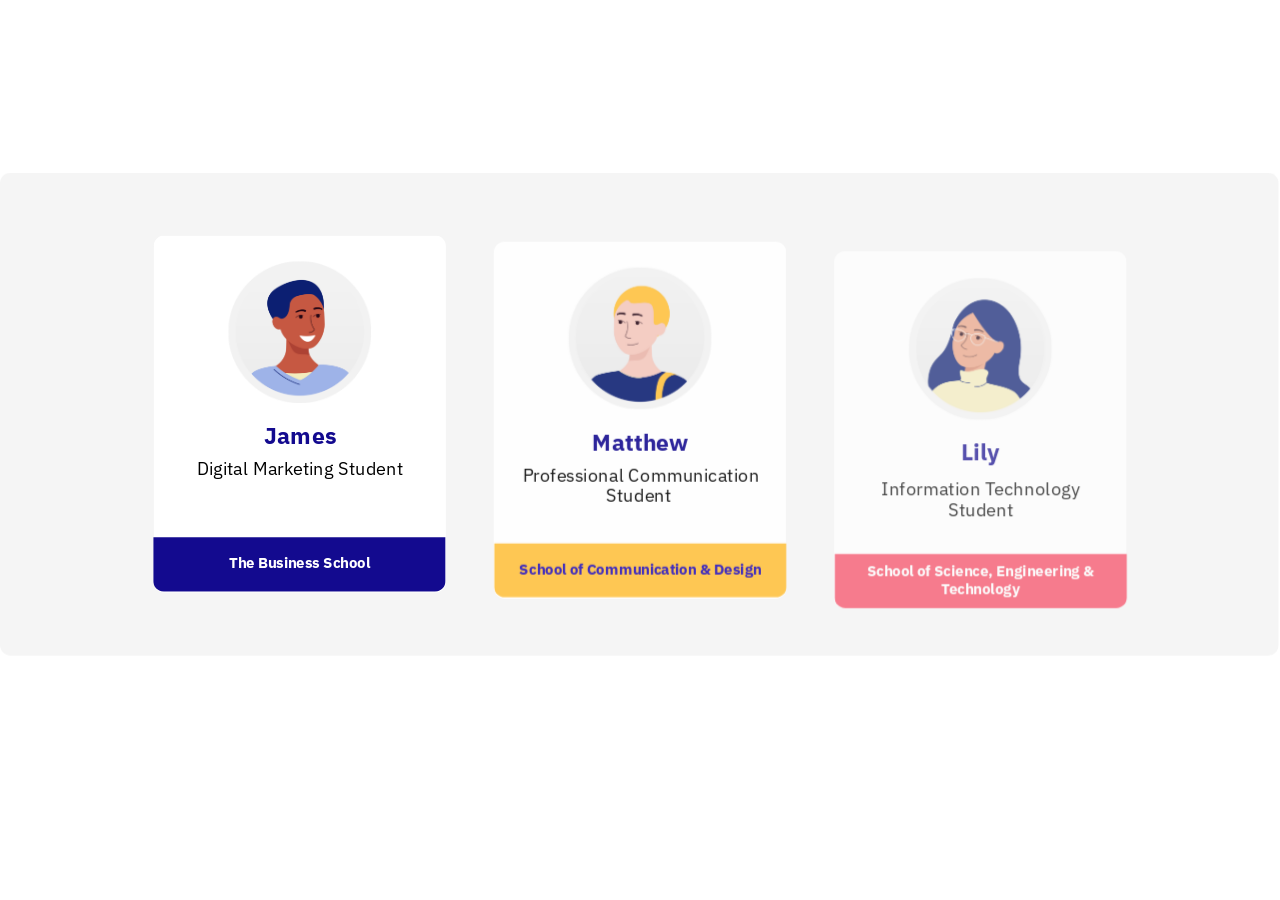
==== Genially_Blended Learning Scenario/index.html @ b0ba7e17 "First batch of geni diagrams" ====
<!DOCTYPE html><html lang="en"><head><meta http-equiv="Content-Type" content="text/html; charset=utf-8"><meta name="viewport" content="width=device-width,initial-scale=1,shrink-to-fit=no"><meta name="theme-color" content="#000000"><meta name="color-scheme" content="light only"><meta name="robots" content="noindex, nofollow, noimageindex"><link rel="icon" href="favicon.ico" type="image/x-icon"><link rel="shortcut icon" href="favicon.ico" type="image/x-icon"><link href="css/gf_SchibstedGrotesk.css" rel="stylesheet"><link href="css/view.0.0.87.css" rel="stylesheet"><title>HuyTang@RMIT 2025 Blended Learning Scenario</title><link href="css/main.66091637.css" rel="stylesheet"><link rel="stylesheet" href="css/gf_IBMPlexSans.css" media="all"><link rel="stylesheet" href="css/gf_SchibstedGrotesk.css" media="all"><link rel="stylesheet" href="css/gf_OpenSans.css" media="all"><link rel="stylesheet" href="css/gf_Inter.css" media="all"><link rel="stylesheet" href="css/gf_DMSans.css" media="all"><style>body,
      html {
        padding: 0 !important;
      }</style></head><body><noscript>You need to enable JavaScript to run this app.</noscript><script>window.dataBase64="[base64]",window.dataParsed=atob(window.dataBase64),window.dataGeniallyOffline=JSON.parse(window.dataParsed)</script><input type="hidden" id="offline-6a12aae4af4ad1626bea4289" value="true"><div class="iframe-container"><div class="container-wrapper-genially" style="position: relative; min-height: 400px; width: 100%;"><img src="images/empty-loader-rebranding.gif" alt="" class="loader-genially" style="position: absolute; top: 0; right: 0; bottom: 0; left: 0; margin-top: auto; margin-right: auto; margin-bottom: auto; margin-left: auto; z-index: 1;	width: 120px;"><div id="6a12aae4af4ad1626bea4289" class="genially-embed" style="margin: 0px auto; position: relative; height: auto; width: 100%;"></div></div></div><script type="text/javascript" src="static/js/offline-runtime.9c046ad0.js"></script><script type="text/javascript" src="static/js/main.be908eed.js"></script><div style="display: none;"><img src="images/4559424d-6e1f-4afd-893f-c53631363f4b.png" style="opacity: 0"> <img src="images/32f5ca6c-3031-41ee-8bf2-e0c8fe1aeab8.png" style="opacity: 0"> <img src="images/622acbe3-b2c9-4552-9e84-355447ac4b68.png" style="opacity: 0"> <img src="images/0b24ad2c-11d1-443e-997a-c2b755cf26b5.png" style="opacity: 0"> <img src="images/a7798a0b-b35e-4bff-bd3f-d2081a581847.png" style="opacity: 0"> <img src="images/ce34547d-2606-4eec-b5da-5ad2ce770532.png" style="opacity: 0"> <img src="images/c6b92669-3cf3-494a-b986-6ce849bce74f.png" style="opacity: 0"> <img src="images/09854541-e4eb-4c68-82c3-622ebcc58a7e.png" style="opacity: 0"> <img src="images/481aa7bb-3248-4c7e-8cfb-d9d3e0c6d56f.gif" style="opacity: 0"> <img src="images/6b2fcc3d-17bf-4578-864b-0078e9f38a06.png" style="opacity: 0"> <img src="images/backgroundStandard.png" style="opacity: 0"> <img src="https://genially-thumbnails.genially.com/6a12aae4af4ad1626bea4289.png?ts=1779608315578" style="opacity: 0"></div></body></html>
---- Genially_Blended Learning Scenario/css/gf_SchibstedGrotesk.css ----
/* latin-ext */
@font-face {
  font-family: 'Schibsted Grotesk';
  font-style: normal;
  font-weight: 400;
  src: url(../fonts/JqzK5SSPQuCQF3t8uOwiUL-taUTtarVKQ9vZ6pJJWlMNIsEwRshvbFE.woff2) format('woff2');
  unicode-range: U+0100-02BA, U+02BD-02C5, U+02C7-02CC, U+02CE-02D7, U+02DD-02FF, U+0304, U+0308, U+0329, U+1D00-1DBF, U+1E00-1E9F, U+1EF2-1EFF, U+2020, U+20A0-20AB, U+20AD-20C0, U+2113, U+2C60-2C7F, U+A720-A7FF;
}
/* latin */
@font-face {
  font-family: 'Schibsted Grotesk';
  font-style: normal;
  font-weight: 400;
  src: url(../fonts/JqzK5SSPQuCQF3t8uOwiUL-taUTtarVKQ9vZ6pJJWlMNIsEwSMhv.woff2) format('woff2');
  unicode-range: U+0000-00FF, U+0131, U+0152-0153, U+02BB-02BC, U+02C6, U+02DA, U+02DC, U+0304, U+0308, U+0329, U+2000-206F, U+20AC, U+2122, U+2191, U+2193, U+2212, U+2215, U+FEFF, U+FFFD;
}
---- Genially_Blended Learning Scenario/css/view.0.0.87.css ----
@charset "UTF-8";
* {
  -webkit-font-smoothing: antialiased;
  -moz-osx-font-smoothing: grayscale;
}

body {
  margin: 0;
  width: 100%;
  display: flex;
  align-items: center;
}

html,
body {
  height: 100%;
  max-height: 100%;
}

@media only screen and (orientation: landscape) {
  body.is-ios {
    min-height: 101vh;
    min-height: 100dvh;
  }
}
.iframe-container {
  margin: 0;
  width: 100%;
  display: flex;
  align-items: center;
  height: 100%;
  max-height: 100%;
  position: absolute;
}
.iframe-container .genially-embed,
.iframe-container .genially-lightbox-modal {
  max-height: 100vh;
  max-height: 100dvh;
  height: 100% !important;
}

.genially-social {
  display: flex;
  width: 100%;
  height: 100%;
  flex-flow: column;
}
.genially-social .genially-social-container-genially {
  z-index: 1;
}

.genially-social-container-genially.genially-horizontal.genially-exclusive, .genially-social-container-genially.genially-square.genially-exclusive {
  height: 100vh;
  height: 100dvh;
}
.genially-social-container-genially.genially-horizontal, .genially-social-container-genially.genially-square {
  height: calc(100vh - 4.125rem);
  width: auto;
}
.genially-social-container-genially.genially-horizontal .container-wrapper-genially, .genially-social-container-genially.genially-square .container-wrapper-genially {
  margin: 0 auto;
  height: 100%;
}
.genially-social-container-genially.genially-horizontal .container-wrapper-genially .genially-embed,
.genially-social-container-genially.genially-horizontal .container-wrapper-genially .genially-lightbox-modal, .genially-social-container-genially.genially-square .container-wrapper-genially .genially-embed,
.genially-social-container-genially.genially-square .container-wrapper-genially .genially-lightbox-modal {
  max-height: 100%;
  min-height: 100%;
}
.genially-social-container-genially.genially-horizontal.genially-exclusive .container-wrapper-genially, .genially-social-container-genially.genially-square.genially-exclusive .container-wrapper-genially {
  min-height: -webkit-fill-available !important;
}
.genially-social-container-genially.genially-vertical .container-wrapper-genially {
  min-height: 101vh;
  min-height: 100dvh;
  margin: 0 auto;
}
.genially-social-container-genially.genially-vertical.isFullScreen .container-wrapper-genially {
  max-width: 100%;
}
.genially-social-container-genially.genially-vertical .container-wrapper-genially.is-zoomed {
  max-width: 100% !important;
}

@media (min-width: 750px) and (max-width: 960px) {
  .genially-social-container-genially.genially-horizontal.genially-exclusive, .genially-social-container-genially.genially-square.genially-exclusive {
    height: 100vh !important;
    height: 100dvh !important;
  }
}
@media (max-width: 600px) {
  .genially-social-container-genially.genially-mobile-layout.genially-horizontal, .genially-social-container-genially.genially-mobile-layout.genially-square {
    height: calc(100vh - 4rem) !important;
    height: calc(100dvh - 4rem) !important;
  }

  /* Nueva posición */
  .genially-social-container-genially.genially-horizontal, .genially-social-container-genially.genially-square {
    height: 100vw !important;
  }
  .genially-social-container-genially.genially-horizontal.genially-exclusive, .genially-social-container-genially.genially-square.genially-exclusive {
    height: 100vh !important;
    height: 100dvh !important;
  }
}
/* Portrait */
@media screen and (orientation: portrait) {
  /* Portrait styles here */
  .genially-social-container-genially.genially-horizontal {
    height: 80vh;
  }
}
@font-face {
  font-family: DM;
  font-style: normal;
  font-weight: 400;
  src: local(DMSans_18pt-Regular), url("../assets/fonts/DmSans/DMSans_18pt-Regular.ttf") format("truetype");
}
@font-face {
  font-family: DM;
  font-style: normal;
  font-weight: 700;
  src: local(DMSans_18pt-SemiBold), url("../assets/fonts/DmSans/DMSans_18pt-SemiBold.ttf") format("truetype");
}
#onetrust-pc-sdk {
  font-family: "DM";
}

#onetrust-consent-sdk {
  font-family: "DM";
}
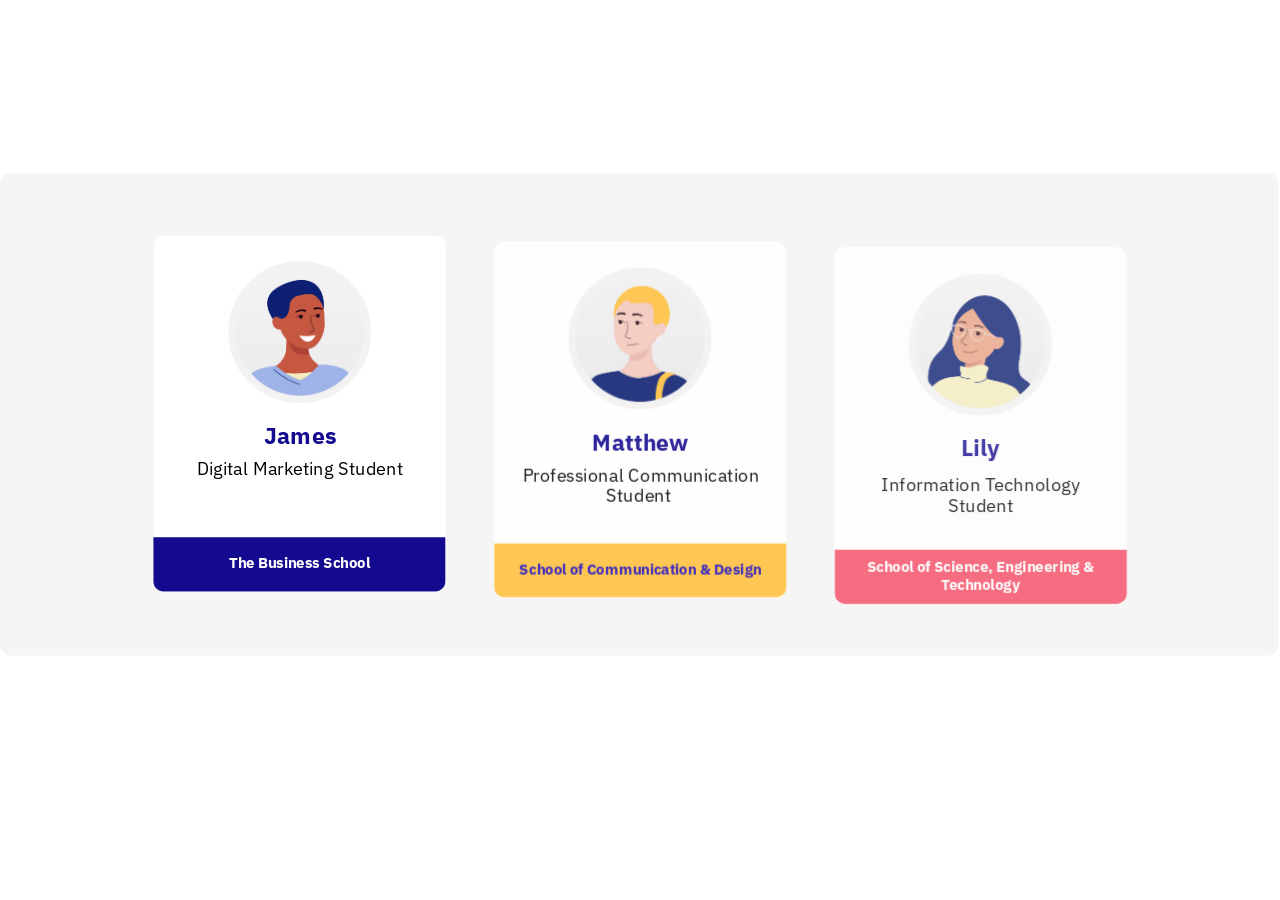
==== commit ebc6994b: "Rename genially.html to index.html" ====
--- a/Genially_Blended Learning Scenario/index.html
+++ b/Genially_Blended Learning Scenario/index.html
@@ -1,4 +1,4 @@
-<!DOCTYPE html><html lang="en"><head><meta http-equiv="Content-Type" content="text/html; charset=utf-8"><meta name="viewport" content="width=device-width,initial-scale=1,shrink-to-fit=no"><meta name="theme-color" content="#000000"><meta name="color-scheme" content="light only"><meta name="robots" content="noindex, nofollow, noimageindex"><link rel="icon" href="favicon.ico" type="image/x-icon"><link rel="shortcut icon" href="favicon.ico" type="image/x-icon"><link href="css/gf_SchibstedGrotesk.css" rel="stylesheet"><link href="css/view.0.0.87.css" rel="stylesheet"><title>HuyTang@RMIT 2025 Blended Learning Scenario</title><link href="css/main.66091637.css" rel="stylesheet"><link rel="stylesheet" href="css/gf_IBMPlexSans.css" media="all"><link rel="stylesheet" href="css/gf_SchibstedGrotesk.css" media="all"><link rel="stylesheet" href="css/gf_OpenSans.css" media="all"><link rel="stylesheet" href="css/gf_Inter.css" media="all"><link rel="stylesheet" href="css/gf_DMSans.css" media="all"><style>body,
+<!DOCTYPE html><html lang="en"><head><meta http-equiv="Content-Type" content="text/html; charset=utf-8"><meta name="viewport" content="width=device-width,initial-scale=1,shrink-to-fit=no"><meta name="theme-color" content="#000000"><meta name="color-scheme" content="light only"><meta name="robots" content="noindex, nofollow, noimageindex"><link rel="icon" href="favicon.ico" type="image/x-icon"><link rel="shortcut icon" href="favicon.ico" type="image/x-icon"><link href="css/gf_SchibstedGrotesk.css" rel="stylesheet"><link href="css/view.0.0.87.css" rel="stylesheet"><title>HuyTang@RMIT 2025 Blended Learning Scenario</title><link href="css/main.105fc96e.css" rel="stylesheet"><link rel="stylesheet" href="css/gf_IBMPlexSans.css" media="all"><link rel="stylesheet" href="css/gf_SchibstedGrotesk.css" media="all"><link rel="stylesheet" href="css/gf_OpenSans.css" media="all"><link rel="stylesheet" href="css/gf_Inter.css" media="all"><link rel="stylesheet" href="css/gf_DMSans.css" media="all"><style>body,
       html {
         padding: 0 !important;
-      }</style></head><body><noscript>You need to enable JavaScript to run this app.</noscript><script>window.dataBase64="[base64]",window.dataParsed=atob(window.dataBase64),window.dataGeniallyOffline=JSON.parse(window.dataParsed)</script><input type="hidden" id="offline-6a12aae4af4ad1626bea4289" value="true"><div class="iframe-container"><div class="container-wrapper-genially" style="position: relative; min-height: 400px; width: 100%;"><img src="images/empty-loader-rebranding.gif" alt="" class="loader-genially" style="position: absolute; top: 0; right: 0; bottom: 0; left: 0; margin-top: auto; margin-right: auto; margin-bottom: auto; margin-left: auto; z-index: 1;	width: 120px;"><div id="6a12aae4af4ad1626bea4289" class="genially-embed" style="margin: 0px auto; position: relative; height: auto; width: 100%;"></div></div></div><script type="text/javascript" src="static/js/offline-runtime.9c046ad0.js"></script><script type="text/javascript" src="static/js/main.be908eed.js"></script><div style="display: none;"><img src="images/4559424d-6e1f-4afd-893f-c53631363f4b.png" style="opacity: 0"> <img src="images/32f5ca6c-3031-41ee-8bf2-e0c8fe1aeab8.png" style="opacity: 0"> <img src="images/622acbe3-b2c9-4552-9e84-355447ac4b68.png" style="opacity: 0"> <img src="images/0b24ad2c-11d1-443e-997a-c2b755cf26b5.png" style="opacity: 0"> <img src="images/a7798a0b-b35e-4bff-bd3f-d2081a581847.png" style="opacity: 0"> <img src="images/ce34547d-2606-4eec-b5da-5ad2ce770532.png" style="opacity: 0"> <img src="images/c6b92669-3cf3-494a-b986-6ce849bce74f.png" style="opacity: 0"> <img src="images/09854541-e4eb-4c68-82c3-622ebcc58a7e.png" style="opacity: 0"> <img src="images/481aa7bb-3248-4c7e-8cfb-d9d3e0c6d56f.gif" style="opacity: 0"> <img src="images/6b2fcc3d-17bf-4578-864b-0078e9f38a06.png" style="opacity: 0"> <img src="images/backgroundStandard.png" style="opacity: 0"> <img src="https://genially-thumbnails.genially.com/6a12aae4af4ad1626bea4289.png?ts=1779608315578" style="opacity: 0"></div></body></html>+      }</style></head><body><noscript>You need to enable JavaScript to run this app.</noscript><script>window.dataBase64="[base64]